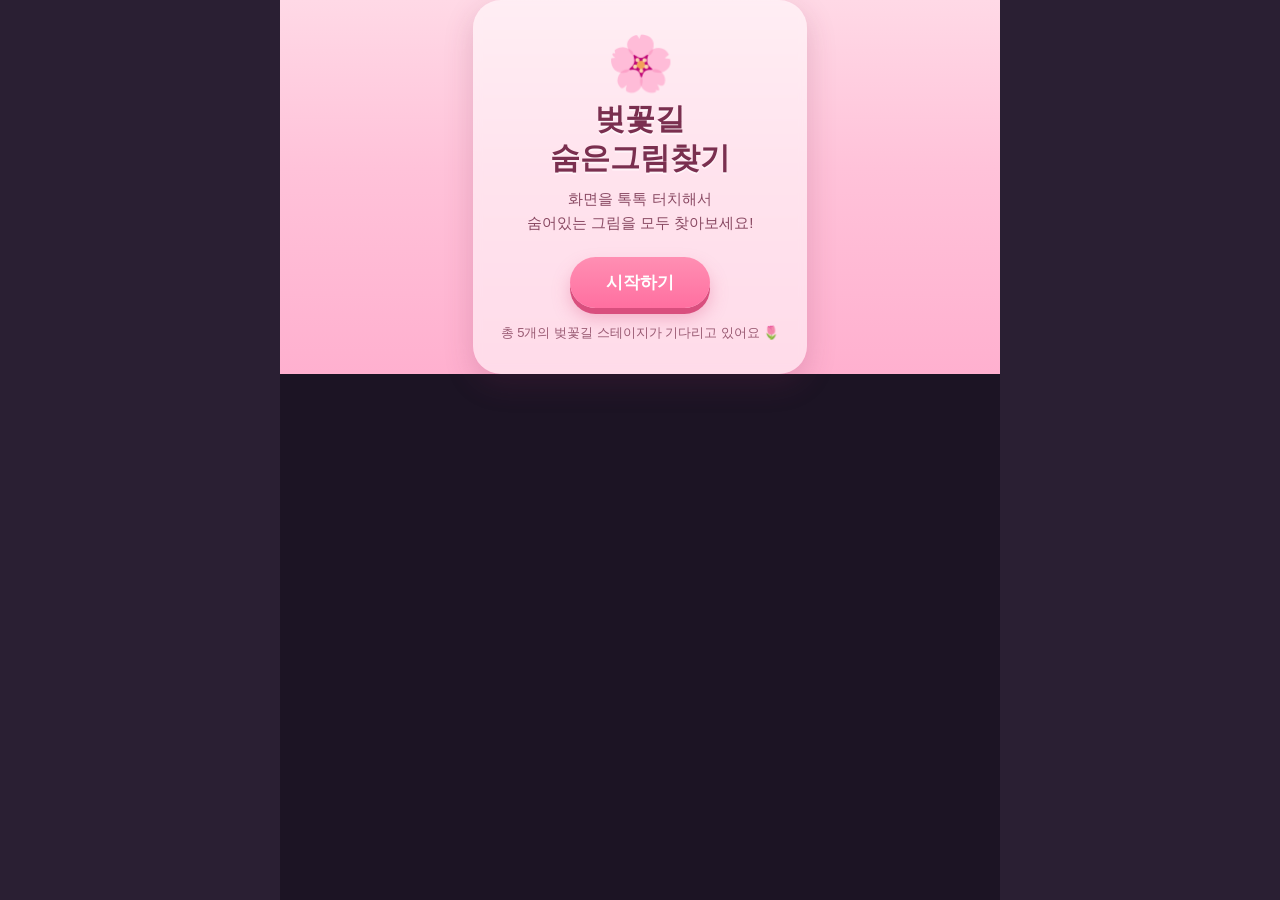
==== index.html @ 1232a74b "Add cherry-blossom-path hidden picture game Tap-to-find game with 5 rounds set along a cherry blosso" ====
<!DOCTYPE html>
<html lang="ko">
<head>
<meta charset="UTF-8" />
<meta name="viewport" content="width=device-width, initial-scale=1.0, maximum-scale=1.0, user-scalable=no, viewport-fit=cover" />
<title>벚꽃길 숨은그림찾기</title>
<link rel="icon" href="data:image/svg+xml,<svg xmlns=%22http://www.w3.org/2000/svg%22 viewBox=%220 0 100 100%22><text y=%22.9em%22 font-size=%2290%22>🌸</text></svg>" />
<link rel="stylesheet" href="style.css" />
</head>
<body>
  <div id="app">

    <!-- 시작 화면 -->
    <section id="screen-start" class="screen active">
      <div class="start-card">
        <div class="start-emoji">🌸</div>
        <h1>벚꽃길<br/>숨은그림찾기</h1>
        <p class="subtitle">화면을 톡톡 터치해서<br/>숨어있는 그림을 모두 찾아보세요!</p>
        <button id="btn-start" class="btn btn-primary">시작하기</button>
        <p class="hint-text">총 5개의 벚꽃길 스테이지가 기다리고 있어요 🌷</p>
      </div>
      <div class="petals-deco" aria-hidden="true"></div>
    </section>

    <!-- 게임 화면 -->
    <section id="screen-game" class="screen">
      <header class="hud">
        <div class="hud-row">
          <div class="progress-dots" id="progress-dots"></div>
          <button id="btn-hint" class="btn btn-hint">💡 힌트 <span id="hint-count">3</span></button>
        </div>
        <div class="hud-row">
          <h2 id="level-title">1판. 벚꽃길 입구</h2>
          <div id="found-counter" class="found-counter">0 / 3</div>
        </div>
      </header>

      <div id="stage-wrap">
        <svg id="scene" viewBox="0 0 540 960" preserveAspectRatio="xMidYMid meet"></svg>
        <div id="petal-layer"></div>
        <div id="toast" class="toast"></div>
      </div>
    </section>

    <!-- 레벨 클리어 -->
    <section id="screen-levelclear" class="screen overlay-screen">
      <div class="clear-card">
        <div class="clear-emoji">🎉</div>
        <h2 id="levelclear-title">1판 클리어!</h2>
        <p id="levelclear-time">걸린 시간: 12초</p>
        <button id="btn-next" class="btn btn-primary">다음 판으로</button>
      </div>
    </section>

    <!-- 게임 완료 -->
    <section id="screen-complete" class="screen overlay-screen">
      <div class="clear-card">
        <div class="clear-emoji">🌸🏆🌸</div>
        <h2>벚꽃길 완주!</h2>
        <p>5개의 판을 모두 클리어했어요!</p>
        <p id="complete-time" class="complete-time">총 걸린 시간: 00:00</p>
        <button id="btn-restart" class="btn btn-primary">다시 처음부터</button>
      </div>
    </section>

  </div>
  <script src="script.js"></script>
</body>
</html>
---- style.css ----
* {
  box-sizing: border-box;
  -webkit-tap-highlight-color: transparent;
}

html, body {
  margin: 0;
  padding: 0;
  height: 100%;
  overflow: hidden;
  font-family: "Apple SD Gothic Neo", "Noto Sans KR", "Malgun Gothic", sans-serif;
  background: #2a1f33;
  touch-action: manipulation;
}

#app {
  position: relative;
  width: 100%;
  height: 100%;
  max-width: 720px;
  margin: 0 auto;
  overflow: hidden;
  background: #1c1424;
}

.screen {
  position: absolute;
  inset: 0;
  display: none;
  flex-direction: column;
}

.screen.active {
  display: flex;
}

.overlay-screen {
  z-index: 20;
}

/* ---------- 시작 화면 ---------- */
#screen-start {
  align-items: center;
  justify-content: center;
  background: linear-gradient(180deg, #ffd9e6 0%, #ffc2d9 45%, #ffb0cf 100%);
  position: relative;
}

.start-card {
  position: relative;
  z-index: 2;
  text-align: center;
  padding: 32px 28px;
  background: rgba(255, 255, 255, 0.55);
  border-radius: 28px;
  box-shadow: 0 10px 30px rgba(120, 40, 80, 0.2);
  backdrop-filter: blur(4px);
  max-width: 85%;
}

.start-emoji {
  font-size: 54px;
  margin-bottom: 4px;
}

.start-card h1 {
  margin: 4px 0 10px;
  font-size: 30px;
  line-height: 1.3;
  color: #7a2f4f;
  text-shadow: 0 2px 0 rgba(255,255,255,0.6);
}

.subtitle {
  margin: 0 0 22px;
  color: #8a4a63;
  font-size: 15px;
  line-height: 1.6;
}

.hint-text {
  margin: 16px 0 0;
  font-size: 13px;
  color: #9a5b73;
}

.btn {
  border: none;
  border-radius: 999px;
  padding: 14px 36px;
  font-size: 17px;
  font-weight: 700;
  cursor: pointer;
  transition: transform 0.12s ease, box-shadow 0.12s ease;
  touch-action: manipulation;
}

.btn:active {
  transform: scale(0.95);
}

.btn-primary {
  background: linear-gradient(180deg, #ff8fb3, #ff6fa0);
  color: #fff;
  box-shadow: 0 6px 0 #d94f7e, 0 10px 18px rgba(217, 79, 126, 0.35);
}

.btn-primary:active {
  box-shadow: 0 2px 0 #d94f7e, 0 4px 10px rgba(217, 79, 126, 0.35);
}

.petals-deco {
  position: absolute;
  inset: 0;
  pointer-events: none;
  overflow: hidden;
}

/* ---------- 게임 화면 ---------- */
#screen-game {
  background: #1c1424;
}

.hud {
  flex: 0 0 auto;
  padding: 10px 14px 8px;
  background: rgba(30, 16, 26, 0.92);
  color: #fff;
  z-index: 5;
}

.hud-row {
  display: flex;
  align-items: center;
  justify-content: space-between;
  gap: 10px;
}

.hud-row + .hud-row {
  margin-top: 6px;
}

.progress-dots {
  display: flex;
  gap: 8px;
}

.progress-dots .dot {
  width: 12px;
  height: 12px;
  border-radius: 50%;
  background: rgba(255,255,255,0.25);
  border: 2px solid rgba(255,255,255,0.35);
  transition: background 0.2s, transform 0.2s;
}

.progress-dots .dot.done {
  background: #ffd873;
  border-color: #ffd873;
}

.progress-dots .dot.current {
  background: #ff8fb3;
  border-color: #ffb8cf;
  transform: scale(1.2);
}

.btn-hint {
  background: rgba(255,255,255,0.15);
  color: #ffe9b8;
  padding: 6px 14px;
  font-size: 13px;
  border: 1px solid rgba(255,255,255,0.25);
}

.btn-hint:disabled {
  opacity: 0.4;
}

#level-title {
  margin: 2px 0;
  font-size: 16px;
  font-weight: 700;
  color: #ffe3ef;
}

.found-counter {
  font-size: 14px;
  font-weight: 700;
  background: rgba(255, 255, 255, 0.15);
  padding: 4px 12px;
  border-radius: 999px;
  color: #fff8f0;
  white-space: nowrap;
}

#stage-wrap {
  position: relative;
  flex: 1 1 auto;
  overflow: hidden;
}

#scene {
  position: absolute;
  inset: 0;
  width: 100%;
  height: 100%;
  display: block;
  touch-action: none;
  cursor: pointer;
}

.hidden-obj {
  transition: filter 0.2s ease;
}

.hidden-obj.found {
  filter: drop-shadow(0 0 10px #fff6c8);
}

#petal-layer {
  position: absolute;
  inset: 0;
  pointer-events: none;
  overflow: hidden;
}

.petal {
  position: absolute;
  top: -20px;
  width: 12px;
  height: 12px;
  background: radial-gradient(circle at 30% 30%, #ffe3ee, #ffb8d3 70%);
  border-radius: 60% 10% 60% 10%;
  opacity: 0.85;
  animation-name: petal-fall;
  animation-timing-function: linear;
  animation-iteration-count: infinite;
  will-change: transform;
}

@keyframes petal-fall {
  0% {
    transform: translate(0, 0) rotate(0deg);
  }
  100% {
    transform: translate(var(--drift, 30px), 560px) rotate(360deg);
  }
}

.toast {
  position: absolute;
  left: 50%;
  top: 14px;
  transform: translateX(-50%) translateY(-20px);
  background: rgba(255, 255, 255, 0.95);
  color: #b3446c;
  font-weight: 800;
  font-size: 15px;
  padding: 8px 18px;
  border-radius: 999px;
  box-shadow: 0 6px 16px rgba(0,0,0,0.18);
  opacity: 0;
  transition: opacity 0.25s ease, transform 0.25s ease;
  pointer-events: none;
  white-space: nowrap;
  z-index: 10;
}

.toast.show {
  opacity: 1;
  transform: translateX(-50%) translateY(0);
}

/* ---------- 클리어 / 완료 화면 ---------- */
#screen-levelclear,
#screen-complete {
  align-items: center;
  justify-content: center;
  background: rgba(30, 16, 26, 0.72);
}

.clear-card {
  text-align: center;
  background: linear-gradient(180deg, #fff7ee, #ffeef4);
  padding: 34px 30px;
  border-radius: 26px;
  box-shadow: 0 14px 34px rgba(0,0,0,0.35);
  max-width: 82%;
}

.clear-emoji {
  font-size: 46px;
  margin-bottom: 6px;
}

.clear-card h2 {
  margin: 4px 0 8px;
  color: #7a2f4f;
  font-size: 24px;
}

.clear-card p {
  margin: 0 0 20px;
  color: #915a72;
  font-size: 14px;
}

.complete-time {
  font-weight: 700;
  font-size: 16px !important;
  color: #b3446c !important;
}

@media (max-height: 640px) {
  .start-emoji { font-size: 40px; }
  .start-card h1 { font-size: 24px; }
  .btn { padding: 12px 30px; font-size: 15px; }
}
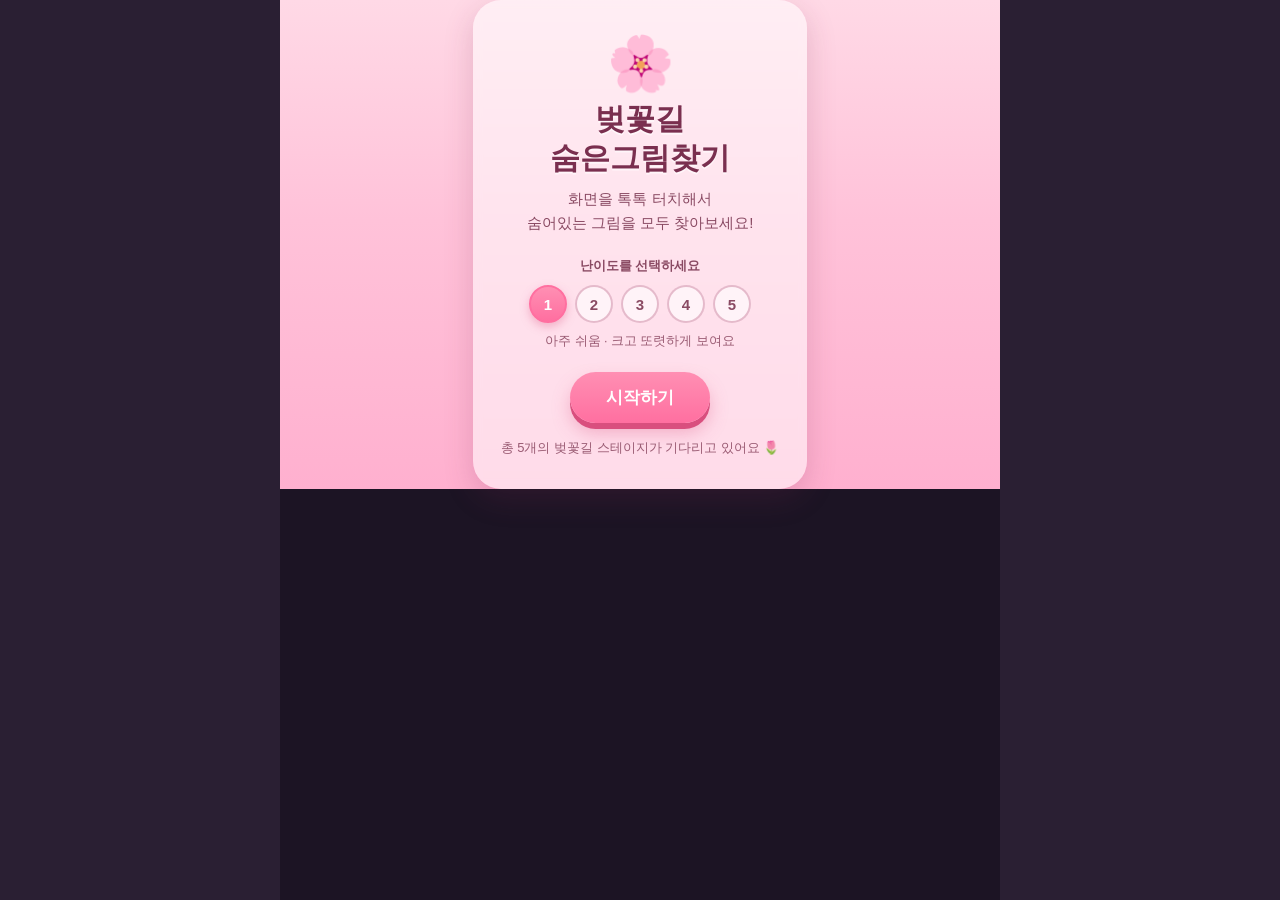
==== commit 3f7cdab9: "Add selectable difficulty (1-5) affecting size, blend, and precision Start screen now has a 1-5 diff" ====
--- a/index.html
+++ b/index.html
@@ -16,6 +16,19 @@
         <div class="start-emoji">🌸</div>
         <h1>벚꽃길<br/>숨은그림찾기</h1>
         <p class="subtitle">화면을 톡톡 터치해서<br/>숨어있는 그림을 모두 찾아보세요!</p>
+
+        <div class="difficulty-picker">
+          <p class="difficulty-label">난이도를 선택하세요</p>
+          <div class="difficulty-buttons" id="difficulty-buttons">
+            <button class="diff-btn" data-diff="1">1</button>
+            <button class="diff-btn" data-diff="2">2</button>
+            <button class="diff-btn" data-diff="3">3</button>
+            <button class="diff-btn" data-diff="4">4</button>
+            <button class="diff-btn" data-diff="5">5</button>
+          </div>
+          <p class="difficulty-desc" id="difficulty-desc">아주 쉬움 · 크고 또렷하게 보여요</p>
+        </div>
+
         <button id="btn-start" class="btn btn-primary">시작하기</button>
         <p class="hint-text">총 5개의 벚꽃길 스테이지가 기다리고 있어요 🌷</p>
       </div>
@@ -27,10 +40,10 @@
       <header class="hud">
         <div class="hud-row">
           <div class="progress-dots" id="progress-dots"></div>
-          <button id="btn-hint" class="btn btn-hint">💡 힌트 <span id="hint-count">3</span></button>
+          <button id="btn-hint" class="btn btn-hint">💡 힌트 <span id="hint-count">5</span></button>
         </div>
         <div class="hud-row">
-          <h2 id="level-title">1판. 벚꽃길 입구</h2>
+          <h2 id="level-title"><span id="diff-badge" class="diff-badge">Lv.1</span><span id="level-title-text">1판. 벚꽃길 입구</span></h2>
           <div id="found-counter" class="found-counter">0 / 3</div>
         </div>
       </header>
--- a/style.css
+++ b/style.css
@@ -82,6 +82,67 @@
   margin: 16px 0 0;
   font-size: 13px;
   color: #9a5b73;
+}
+
+.difficulty-picker {
+  margin: 4px 0 22px;
+}
+
+.difficulty-label {
+  margin: 0 0 10px;
+  font-size: 13px;
+  font-weight: 700;
+  color: #8a4a63;
+}
+
+.difficulty-buttons {
+  display: flex;
+  justify-content: center;
+  gap: 8px;
+}
+
+.diff-btn {
+  width: 38px;
+  height: 38px;
+  border-radius: 50%;
+  border: 2px solid rgba(180, 80, 120, 0.35);
+  background: rgba(255, 255, 255, 0.6);
+  color: #8a4a63;
+  font-weight: 800;
+  font-size: 15px;
+  cursor: pointer;
+  transition: transform 0.12s ease, background 0.12s ease, color 0.12s ease;
+}
+
+.diff-btn:active {
+  transform: scale(0.92);
+}
+
+.diff-btn.active {
+  background: linear-gradient(180deg, #ff8fb3, #ff6fa0);
+  border-color: #ff6fa0;
+  color: #fff;
+  box-shadow: 0 4px 10px rgba(217, 79, 126, 0.35);
+}
+
+.difficulty-desc {
+  margin: 10px 0 0;
+  font-size: 12.5px;
+  color: #9a5b73;
+  min-height: 16px;
+}
+
+.diff-badge {
+  display: inline-block;
+  background: rgba(255, 255, 255, 0.18);
+  border: 1px solid rgba(255, 255, 255, 0.3);
+  color: #ffe3ef;
+  font-size: 11px;
+  font-weight: 800;
+  padding: 2px 8px;
+  border-radius: 999px;
+  margin-right: 8px;
+  vertical-align: middle;
 }
 
 .btn {
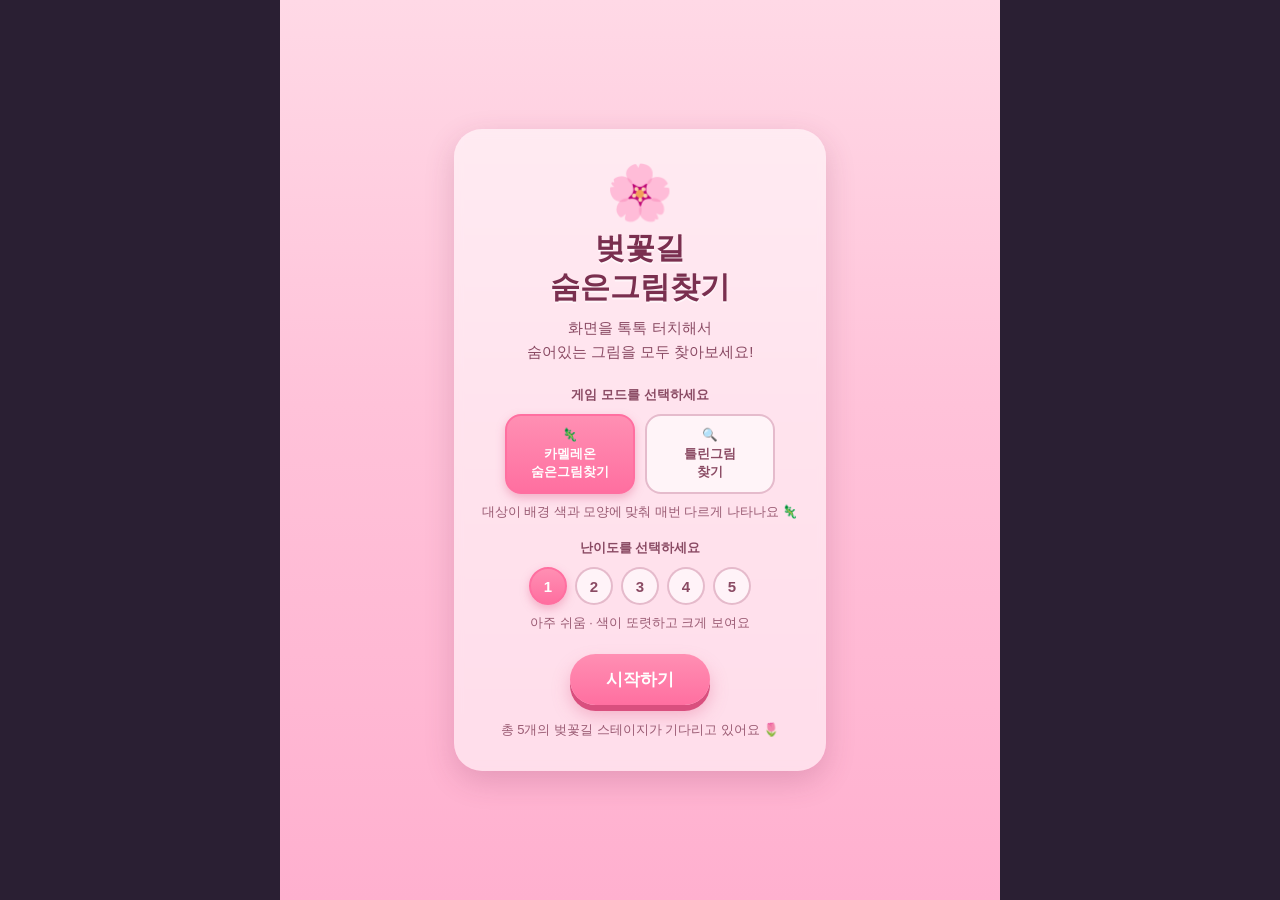
==== commit fc30e5de: "Add two selectable game modes: chameleon random targets, spot-the-difference Start screen now offers" ====
--- a/index.html
+++ b/index.html
@@ -16,6 +16,15 @@
         <div class="start-emoji">🌸</div>
         <h1>벚꽃길<br/>숨은그림찾기</h1>
         <p class="subtitle">화면을 톡톡 터치해서<br/>숨어있는 그림을 모두 찾아보세요!</p>
+
+        <div class="mode-picker">
+          <p class="mode-label">게임 모드를 선택하세요</p>
+          <div class="mode-buttons" id="mode-buttons">
+            <button class="mode-btn" data-mode="chameleon">🦎<br/>카멜레온<br/>숨은그림찾기</button>
+            <button class="mode-btn" data-mode="diff">🔍<br/>틀린그림<br/>찾기</button>
+          </div>
+          <p class="mode-desc" id="mode-desc">대상이 배경 색과 모양에 맞춰 매번 다르게 나타나요 🦎</p>
+        </div>
 
         <div class="difficulty-picker">
           <p class="difficulty-label">난이도를 선택하세요</p>
@@ -50,6 +59,11 @@
 
       <div id="stage-wrap">
         <svg id="scene" viewBox="0 0 540 960" preserveAspectRatio="xMidYMid meet"></svg>
+        <div id="diff-stage" style="display:none">
+          <svg id="sceneA" class="diff-svg" viewBox="0 140 540 520" preserveAspectRatio="xMidYMid meet"></svg>
+          <div class="diff-divider"></div>
+          <svg id="sceneB" class="diff-svg" viewBox="0 140 540 520" preserveAspectRatio="xMidYMid meet"></svg>
+        </div>
         <div id="petal-layer"></div>
         <div id="toast" class="toast"></div>
       </div>
--- a/style.css
+++ b/style.css
@@ -43,7 +43,7 @@
   align-items: center;
   justify-content: center;
   background: linear-gradient(180deg, #ffd9e6 0%, #ffc2d9 45%, #ffb0cf 100%);
-  position: relative;
+  overflow-y: auto;
 }
 
 .start-card {
@@ -82,6 +82,56 @@
   margin: 16px 0 0;
   font-size: 13px;
   color: #9a5b73;
+}
+
+.mode-picker {
+  margin: 4px 0 18px;
+}
+
+.mode-label {
+  margin: 0 0 10px;
+  font-size: 13px;
+  font-weight: 700;
+  color: #8a4a63;
+}
+
+.mode-buttons {
+  display: flex;
+  justify-content: center;
+  gap: 10px;
+}
+
+.mode-btn {
+  flex: 1 1 0;
+  max-width: 130px;
+  padding: 10px 8px;
+  border-radius: 16px;
+  border: 2px solid rgba(180, 80, 120, 0.35);
+  background: rgba(255, 255, 255, 0.6);
+  color: #8a4a63;
+  font-weight: 700;
+  font-size: 12.5px;
+  line-height: 1.5;
+  cursor: pointer;
+  transition: transform 0.12s ease, background 0.12s ease, color 0.12s ease;
+}
+
+.mode-btn:active {
+  transform: scale(0.95);
+}
+
+.mode-btn.active {
+  background: linear-gradient(180deg, #ff8fb3, #ff6fa0);
+  border-color: #ff6fa0;
+  color: #fff;
+  box-shadow: 0 4px 10px rgba(217, 79, 126, 0.35);
+}
+
+.mode-desc {
+  margin: 10px 0 0;
+  font-size: 12.5px;
+  color: #9a5b73;
+  min-height: 16px;
 }
 
 .difficulty-picker {
@@ -269,6 +319,27 @@
   display: block;
   touch-action: none;
   cursor: pointer;
+}
+
+#diff-stage {
+  position: absolute;
+  inset: 0;
+  flex-direction: column;
+}
+
+.diff-svg {
+  flex: 1 1 0;
+  min-height: 0;
+  width: 100%;
+  display: block;
+  touch-action: none;
+  cursor: pointer;
+}
+
+.diff-divider {
+  flex: 0 0 auto;
+  height: 4px;
+  background: linear-gradient(90deg, transparent, rgba(255, 255, 255, 0.6), transparent);
 }
 
 .hidden-obj {
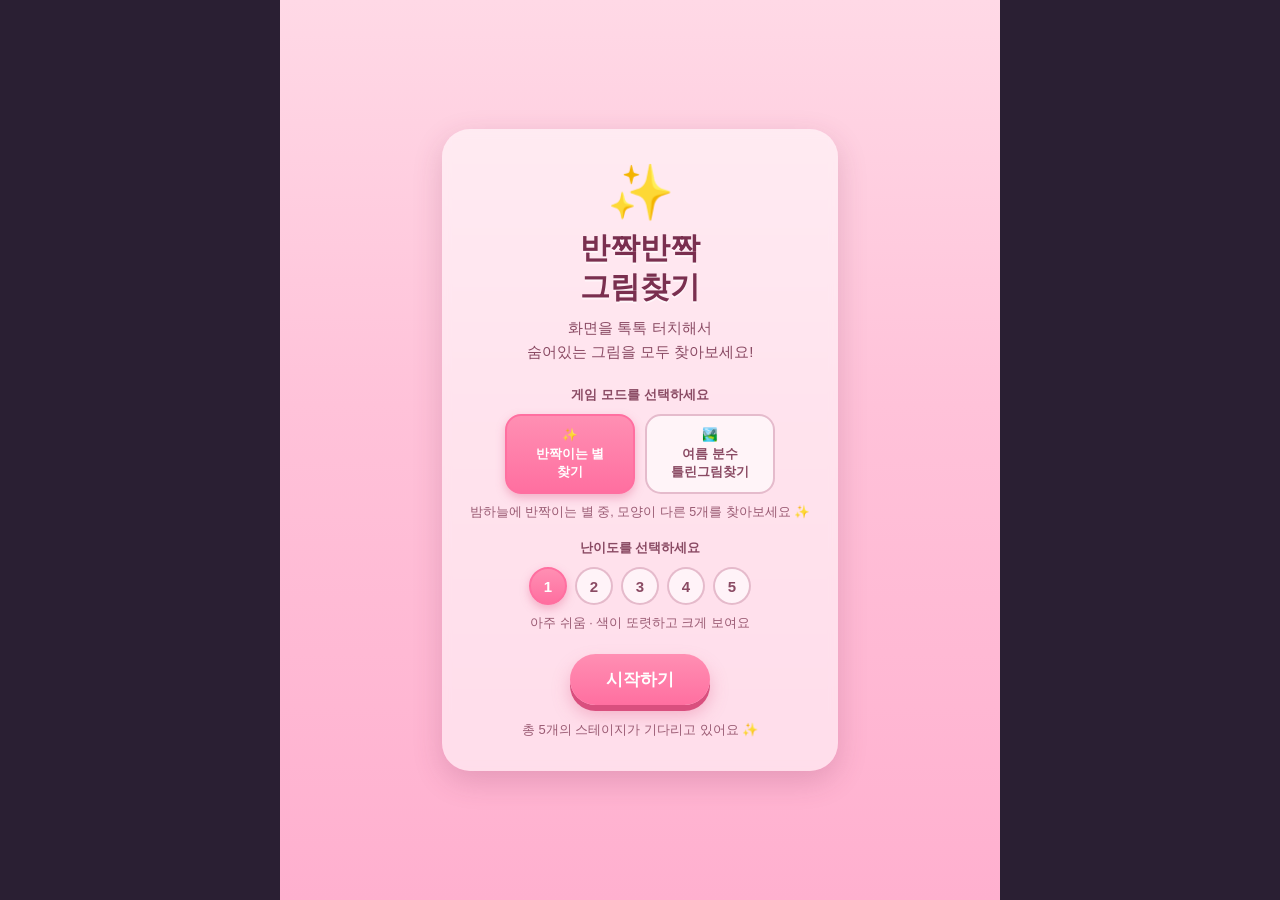
==== commit 2c74874f: "Replace cherry blossom scenes with two new mode-specific themes Chameleon mode (숨은그림찾기) is now a nig" ====
--- a/index.html
+++ b/index.html
@@ -3,8 +3,8 @@
 <head>
 <meta charset="UTF-8" />
 <meta name="viewport" content="width=device-width, initial-scale=1.0, maximum-scale=1.0, user-scalable=no, viewport-fit=cover" />
-<title>벚꽃길 숨은그림찾기</title>
-<link rel="icon" href="data:image/svg+xml,<svg xmlns=%22http://www.w3.org/2000/svg%22 viewBox=%220 0 100 100%22><text y=%22.9em%22 font-size=%2290%22>🌸</text></svg>" />
+<title>반짝반짝 그림찾기</title>
+<link rel="icon" href="data:image/svg+xml,<svg xmlns=%22http://www.w3.org/2000/svg%22 viewBox=%220 0 100 100%22><text y=%22.9em%22 font-size=%2290%22>✨</text></svg>" />
 <link rel="stylesheet" href="style.css" />
 </head>
 <body>
@@ -13,17 +13,17 @@
     <!-- 시작 화면 -->
     <section id="screen-start" class="screen active">
       <div class="start-card">
-        <div class="start-emoji">🌸</div>
-        <h1>벚꽃길<br/>숨은그림찾기</h1>
+        <div class="start-emoji">✨</div>
+        <h1>반짝반짝<br/>그림찾기</h1>
         <p class="subtitle">화면을 톡톡 터치해서<br/>숨어있는 그림을 모두 찾아보세요!</p>
 
         <div class="mode-picker">
           <p class="mode-label">게임 모드를 선택하세요</p>
           <div class="mode-buttons" id="mode-buttons">
-            <button class="mode-btn" data-mode="chameleon">🦎<br/>카멜레온<br/>숨은그림찾기</button>
-            <button class="mode-btn" data-mode="diff">🔍<br/>틀린그림<br/>찾기</button>
+            <button class="mode-btn" data-mode="chameleon">✨<br/>반짝이는 별<br/>찾기</button>
+            <button class="mode-btn" data-mode="diff">🏞️<br/>여름 분수<br/>틀린그림찾기</button>
           </div>
-          <p class="mode-desc" id="mode-desc">대상이 배경 색과 모양에 맞춰 매번 다르게 나타나요 🦎</p>
+          <p class="mode-desc" id="mode-desc">밤하늘에 반짝이는 별 중, 모양이 다른 5개를 찾아보세요 ✨</p>
         </div>
 
         <div class="difficulty-picker">
@@ -39,7 +39,7 @@
         </div>
 
         <button id="btn-start" class="btn btn-primary">시작하기</button>
-        <p class="hint-text">총 5개의 벚꽃길 스테이지가 기다리고 있어요 🌷</p>
+        <p class="hint-text">총 5개의 스테이지가 기다리고 있어요 ✨</p>
       </div>
       <div class="petals-deco" aria-hidden="true"></div>
     </section>
@@ -52,7 +52,7 @@
           <button id="btn-hint" class="btn btn-hint">💡 힌트 <span id="hint-count">5</span></button>
         </div>
         <div class="hud-row">
-          <h2 id="level-title"><span id="diff-badge" class="diff-badge">Lv.1</span><span id="level-title-text">1판. 벚꽃길 입구</span></h2>
+          <h2 id="level-title"><span id="diff-badge" class="diff-badge">Lv.1</span><span id="level-title-text">1판</span></h2>
           <div id="found-counter" class="found-counter">0 / 3</div>
         </div>
       </header>
@@ -60,9 +60,9 @@
       <div id="stage-wrap">
         <svg id="scene" viewBox="0 0 540 960" preserveAspectRatio="xMidYMid meet"></svg>
         <div id="diff-stage" style="display:none">
-          <svg id="sceneA" class="diff-svg" viewBox="0 140 540 520" preserveAspectRatio="xMidYMid meet"></svg>
+          <svg id="sceneA" class="diff-svg" viewBox="0 0 540 520" preserveAspectRatio="xMidYMid meet"></svg>
           <div class="diff-divider"></div>
-          <svg id="sceneB" class="diff-svg" viewBox="0 140 540 520" preserveAspectRatio="xMidYMid meet"></svg>
+          <svg id="sceneB" class="diff-svg" viewBox="0 0 540 520" preserveAspectRatio="xMidYMid meet"></svg>
         </div>
         <div id="petal-layer"></div>
         <div id="toast" class="toast"></div>
@@ -82,8 +82,8 @@
     <!-- 게임 완료 -->
     <section id="screen-complete" class="screen overlay-screen">
       <div class="clear-card">
-        <div class="clear-emoji">🌸🏆🌸</div>
-        <h2>벚꽃길 완주!</h2>
+        <div class="clear-emoji">✨🏆✨</div>
+        <h2>모든 판 클리어!</h2>
         <p>5개의 판을 모두 클리어했어요!</p>
         <p id="complete-time" class="complete-time">총 걸린 시간: 00:00</p>
         <button id="btn-restart" class="btn btn-primary">다시 처음부터</button>
--- a/style.css
+++ b/style.css
@@ -362,8 +362,8 @@
   top: -20px;
   width: 12px;
   height: 12px;
-  background: radial-gradient(circle at 30% 30%, #ffe3ee, #ffb8d3 70%);
-  border-radius: 60% 10% 60% 10%;
+  background: radial-gradient(circle at 30% 30%, #fff8dc, #ffd97a 70%);
+  border-radius: 50%;
   opacity: 0.85;
   animation-name: petal-fall;
   animation-timing-function: linear;
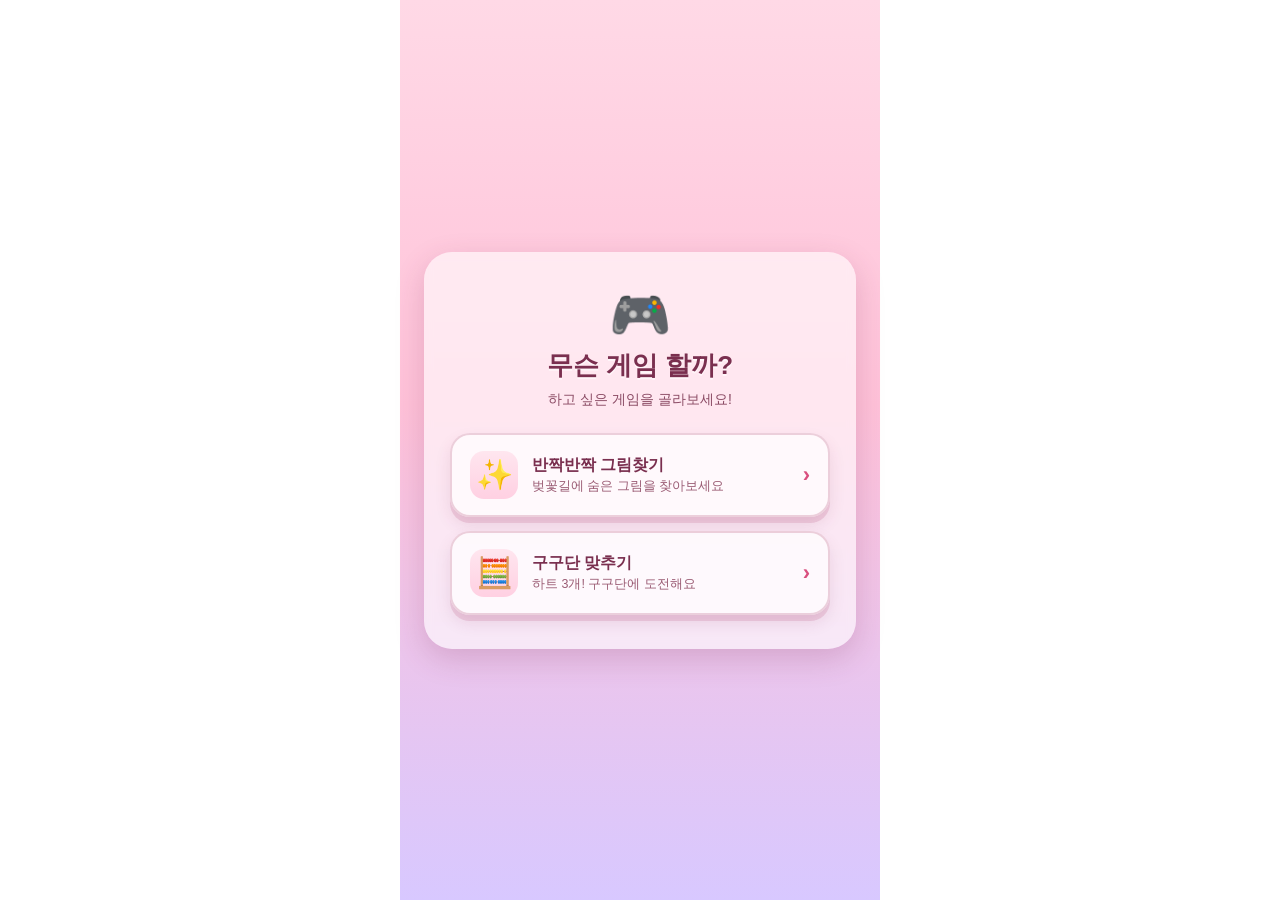
==== commit d69b2a41: "게임 선택 홈 화면 추가 여러 게임을 각기 다른 URL로 따로 열어야 했던 문제를 해결하기 위해, 루트에 두 게임(반짝반짝 그림찾기, 구구단 맞추기) 중 하나를 고를 수 있는 홈 " ====
--- a/index.html
+++ b/index.html
@@ -3,94 +3,37 @@
 <head>
 <meta charset="UTF-8" />
 <meta name="viewport" content="width=device-width, initial-scale=1.0, maximum-scale=1.0, user-scalable=no, viewport-fit=cover" />
-<title>반짝반짝 그림찾기</title>
-<link rel="icon" href="data:image/svg+xml,<svg xmlns=%22http://www.w3.org/2000/svg%22 viewBox=%220 0 100 100%22><text y=%22.9em%22 font-size=%2290%22>✨</text></svg>" />
+<title>게임 모음</title>
+<link rel="icon" href="data:image/svg+xml,<svg xmlns=%22http://www.w3.org/2000/svg%22 viewBox=%220 0 100 100%22><text y=%22.9em%22 font-size=%2290%22>🎮</text></svg>" />
 <link rel="stylesheet" href="style.css" />
 </head>
 <body>
   <div id="app">
+    <div class="hub-card">
+      <div class="hub-emoji">🎮</div>
+      <h1>무슨 게임 할까?</h1>
+      <p class="hub-subtitle">하고 싶은 게임을 골라보세요!</p>
 
-    <!-- 시작 화면 -->
-    <section id="screen-start" class="screen active">
-      <div class="start-card">
-        <div class="start-emoji">✨</div>
-        <h1>반짝반짝<br/>그림찾기</h1>
-        <p class="subtitle">화면을 톡톡 터치해서<br/>숨어있는 그림을 모두 찾아보세요!</p>
+      <div class="game-list">
+        <a class="game-card" href="hidden-picture/index.html">
+          <span class="game-thumb">✨</span>
+          <span class="game-info">
+            <span class="game-title">반짝반짝 그림찾기</span>
+            <span class="game-desc">벚꽃길에 숨은 그림을 찾아보세요</span>
+          </span>
+          <span class="game-arrow">›</span>
+        </a>
 
-        <div class="mode-picker">
-          <p class="mode-label">게임 모드를 선택하세요</p>
-          <div class="mode-buttons" id="mode-buttons">
-            <button class="mode-btn" data-mode="chameleon">✨<br/>반짝이는 별<br/>찾기</button>
-            <button class="mode-btn" data-mode="diff">🏞️<br/>여름 분수<br/>틀린그림찾기</button>
-          </div>
-          <p class="mode-desc" id="mode-desc">밤하늘에 반짝이는 별 중, 모양이 다른 5개를 찾아보세요 ✨</p>
-        </div>
-
-        <div class="difficulty-picker">
-          <p class="difficulty-label">난이도를 선택하세요</p>
-          <div class="difficulty-buttons" id="difficulty-buttons">
-            <button class="diff-btn" data-diff="1">1</button>
-            <button class="diff-btn" data-diff="2">2</button>
-            <button class="diff-btn" data-diff="3">3</button>
-            <button class="diff-btn" data-diff="4">4</button>
-            <button class="diff-btn" data-diff="5">5</button>
-          </div>
-          <p class="difficulty-desc" id="difficulty-desc">아주 쉬움 · 크고 또렷하게 보여요</p>
-        </div>
-
-        <button id="btn-start" class="btn btn-primary">시작하기</button>
-        <p class="hint-text">총 5개의 스테이지가 기다리고 있어요 ✨</p>
+        <a class="game-card" href="multiplication-quiz/index.html">
+          <span class="game-thumb">🧮</span>
+          <span class="game-info">
+            <span class="game-title">구구단 맞추기</span>
+            <span class="game-desc">하트 3개! 구구단에 도전해요</span>
+          </span>
+          <span class="game-arrow">›</span>
+        </a>
       </div>
-      <div class="petals-deco" aria-hidden="true"></div>
-    </section>
-
-    <!-- 게임 화면 -->
-    <section id="screen-game" class="screen">
-      <header class="hud">
-        <div class="hud-row">
-          <div class="progress-dots" id="progress-dots"></div>
-          <button id="btn-hint" class="btn btn-hint">💡 힌트 <span id="hint-count">5</span></button>
-        </div>
-        <div class="hud-row">
-          <h2 id="level-title"><span id="diff-badge" class="diff-badge">Lv.1</span><span id="level-title-text">1판</span></h2>
-          <div id="found-counter" class="found-counter">0 / 3</div>
-        </div>
-      </header>
-
-      <div id="stage-wrap">
-        <svg id="scene" viewBox="0 0 540 960" preserveAspectRatio="xMidYMid meet"></svg>
-        <div id="diff-stage" style="display:none">
-          <svg id="sceneA" class="diff-svg" viewBox="0 0 540 520" preserveAspectRatio="xMidYMid meet"></svg>
-          <div class="diff-divider"></div>
-          <svg id="sceneB" class="diff-svg" viewBox="0 0 540 520" preserveAspectRatio="xMidYMid meet"></svg>
-        </div>
-        <div id="petal-layer"></div>
-        <div id="toast" class="toast"></div>
-      </div>
-    </section>
-
-    <!-- 레벨 클리어 -->
-    <section id="screen-levelclear" class="screen overlay-screen">
-      <div class="clear-card">
-        <div class="clear-emoji">🎉</div>
-        <h2 id="levelclear-title">1판 클리어!</h2>
-        <p id="levelclear-time">걸린 시간: 12초</p>
-        <button id="btn-next" class="btn btn-primary">다음 판으로</button>
-      </div>
-    </section>
-
-    <!-- 게임 완료 -->
-    <section id="screen-complete" class="screen overlay-screen">
-      <div class="clear-card">
-        <div class="clear-emoji">✨🏆✨</div>
-        <h2>모든 판 클리어!</h2>
-        <p>5개의 판을 모두 클리어했어요!</p>
-        <p id="complete-time" class="complete-time">총 걸린 시간: 00:00</p>
-        <button id="btn-restart" class="btn btn-primary">다시 처음부터</button>
-      </div>
-    </section>
-
+    </div>
   </div>
-  <script src="script.js"></script>
 </body>
 </html>
--- a/style.css
+++ b/style.css
@@ -7,445 +7,113 @@
   margin: 0;
   padding: 0;
   height: 100%;
-  overflow: hidden;
   font-family: "Apple SD Gothic Neo", "Noto Sans KR", "Malgun Gothic", sans-serif;
-  background: #2a1f33;
   touch-action: manipulation;
 }
 
 #app {
-  position: relative;
-  width: 100%;
-  height: 100%;
-  max-width: 720px;
+  min-height: 100%;
+  max-width: 480px;
   margin: 0 auto;
-  overflow: hidden;
-  background: #1c1424;
+  display: flex;
+  align-items: center;
+  justify-content: center;
+  padding: 24px;
+  background: linear-gradient(180deg, #ffd9e6 0%, #ffc2d9 45%, #d8c8ff 100%);
 }
 
-.screen {
-  position: absolute;
-  inset: 0;
-  display: none;
-  flex-direction: column;
-}
-
-.screen.active {
-  display: flex;
-}
-
-.overlay-screen {
-  z-index: 20;
-}
-
-/* ---------- 시작 화면 ---------- */
-#screen-start {
-  align-items: center;
-  justify-content: center;
-  background: linear-gradient(180deg, #ffd9e6 0%, #ffc2d9 45%, #ffb0cf 100%);
-  overflow-y: auto;
-}
-
-.start-card {
-  position: relative;
-  z-index: 2;
+.hub-card {
+  width: 100%;
   text-align: center;
-  padding: 32px 28px;
-  background: rgba(255, 255, 255, 0.55);
+  padding: 34px 26px;
+  background: rgba(255, 255, 255, 0.6);
   border-radius: 28px;
   box-shadow: 0 10px 30px rgba(120, 40, 80, 0.2);
   backdrop-filter: blur(4px);
-  max-width: 85%;
 }
 
-.start-emoji {
-  font-size: 54px;
+.hub-emoji {
+  font-size: 50px;
   margin-bottom: 4px;
 }
 
-.start-card h1 {
-  margin: 4px 0 10px;
-  font-size: 30px;
-  line-height: 1.3;
+.hub-card h1 {
+  margin: 4px 0 8px;
+  font-size: 26px;
   color: #7a2f4f;
   text-shadow: 0 2px 0 rgba(255,255,255,0.6);
 }
 
-.subtitle {
-  margin: 0 0 22px;
+.hub-subtitle {
+  margin: 0 0 24px;
   color: #8a4a63;
-  font-size: 15px;
-  line-height: 1.6;
-}
-
-.hint-text {
-  margin: 16px 0 0;
-  font-size: 13px;
-  color: #9a5b73;
-}
-
-.mode-picker {
-  margin: 4px 0 18px;
-}
-
-.mode-label {
-  margin: 0 0 10px;
-  font-size: 13px;
-  font-weight: 700;
-  color: #8a4a63;
-}
-
-.mode-buttons {
-  display: flex;
-  justify-content: center;
-  gap: 10px;
-}
-
-.mode-btn {
-  flex: 1 1 0;
-  max-width: 130px;
-  padding: 10px 8px;
-  border-radius: 16px;
-  border: 2px solid rgba(180, 80, 120, 0.35);
-  background: rgba(255, 255, 255, 0.6);
-  color: #8a4a63;
-  font-weight: 700;
-  font-size: 12.5px;
-  line-height: 1.5;
-  cursor: pointer;
-  transition: transform 0.12s ease, background 0.12s ease, color 0.12s ease;
-}
-
-.mode-btn:active {
-  transform: scale(0.95);
-}
-
-.mode-btn.active {
-  background: linear-gradient(180deg, #ff8fb3, #ff6fa0);
-  border-color: #ff6fa0;
-  color: #fff;
-  box-shadow: 0 4px 10px rgba(217, 79, 126, 0.35);
-}
-
-.mode-desc {
-  margin: 10px 0 0;
-  font-size: 12.5px;
-  color: #9a5b73;
-  min-height: 16px;
-}
-
-.difficulty-picker {
-  margin: 4px 0 22px;
-}
-
-.difficulty-label {
-  margin: 0 0 10px;
-  font-size: 13px;
-  font-weight: 700;
-  color: #8a4a63;
-}
-
-.difficulty-buttons {
-  display: flex;
-  justify-content: center;
-  gap: 8px;
-}
-
-.diff-btn {
-  width: 38px;
-  height: 38px;
-  border-radius: 50%;
-  border: 2px solid rgba(180, 80, 120, 0.35);
-  background: rgba(255, 255, 255, 0.6);
-  color: #8a4a63;
-  font-weight: 800;
-  font-size: 15px;
-  cursor: pointer;
-  transition: transform 0.12s ease, background 0.12s ease, color 0.12s ease;
-}
-
-.diff-btn:active {
-  transform: scale(0.92);
-}
-
-.diff-btn.active {
-  background: linear-gradient(180deg, #ff8fb3, #ff6fa0);
-  border-color: #ff6fa0;
-  color: #fff;
-  box-shadow: 0 4px 10px rgba(217, 79, 126, 0.35);
-}
-
-.difficulty-desc {
-  margin: 10px 0 0;
-  font-size: 12.5px;
-  color: #9a5b73;
-  min-height: 16px;
-}
-
-.diff-badge {
-  display: inline-block;
-  background: rgba(255, 255, 255, 0.18);
-  border: 1px solid rgba(255, 255, 255, 0.3);
-  color: #ffe3ef;
-  font-size: 11px;
-  font-weight: 800;
-  padding: 2px 8px;
-  border-radius: 999px;
-  margin-right: 8px;
-  vertical-align: middle;
-}
-
-.btn {
-  border: none;
-  border-radius: 999px;
-  padding: 14px 36px;
-  font-size: 17px;
-  font-weight: 700;
-  cursor: pointer;
-  transition: transform 0.12s ease, box-shadow 0.12s ease;
-  touch-action: manipulation;
-}
-
-.btn:active {
-  transform: scale(0.95);
-}
-
-.btn-primary {
-  background: linear-gradient(180deg, #ff8fb3, #ff6fa0);
-  color: #fff;
-  box-shadow: 0 6px 0 #d94f7e, 0 10px 18px rgba(217, 79, 126, 0.35);
-}
-
-.btn-primary:active {
-  box-shadow: 0 2px 0 #d94f7e, 0 4px 10px rgba(217, 79, 126, 0.35);
-}
-
-.petals-deco {
-  position: absolute;
-  inset: 0;
-  pointer-events: none;
-  overflow: hidden;
-}
-
-/* ---------- 게임 화면 ---------- */
-#screen-game {
-  background: #1c1424;
-}
-
-.hud {
-  flex: 0 0 auto;
-  padding: 10px 14px 8px;
-  background: rgba(30, 16, 26, 0.92);
-  color: #fff;
-  z-index: 5;
-}
-
-.hud-row {
-  display: flex;
-  align-items: center;
-  justify-content: space-between;
-  gap: 10px;
-}
-
-.hud-row + .hud-row {
-  margin-top: 6px;
-}
-
-.progress-dots {
-  display: flex;
-  gap: 8px;
-}
-
-.progress-dots .dot {
-  width: 12px;
-  height: 12px;
-  border-radius: 50%;
-  background: rgba(255,255,255,0.25);
-  border: 2px solid rgba(255,255,255,0.35);
-  transition: background 0.2s, transform 0.2s;
-}
-
-.progress-dots .dot.done {
-  background: #ffd873;
-  border-color: #ffd873;
-}
-
-.progress-dots .dot.current {
-  background: #ff8fb3;
-  border-color: #ffb8cf;
-  transform: scale(1.2);
-}
-
-.btn-hint {
-  background: rgba(255,255,255,0.15);
-  color: #ffe9b8;
-  padding: 6px 14px;
-  font-size: 13px;
-  border: 1px solid rgba(255,255,255,0.25);
-}
-
-.btn-hint:disabled {
-  opacity: 0.4;
-}
-
-#level-title {
-  margin: 2px 0;
-  font-size: 16px;
-  font-weight: 700;
-  color: #ffe3ef;
-}
-
-.found-counter {
-  font-size: 14px;
-  font-weight: 700;
-  background: rgba(255, 255, 255, 0.15);
-  padding: 4px 12px;
-  border-radius: 999px;
-  color: #fff8f0;
-  white-space: nowrap;
-}
-
-#stage-wrap {
-  position: relative;
-  flex: 1 1 auto;
-  overflow: hidden;
-}
-
-#scene {
-  position: absolute;
-  inset: 0;
-  width: 100%;
-  height: 100%;
-  display: block;
-  touch-action: none;
-  cursor: pointer;
-}
-
-#diff-stage {
-  position: absolute;
-  inset: 0;
-  flex-direction: column;
-}
-
-.diff-svg {
-  flex: 1 1 0;
-  min-height: 0;
-  width: 100%;
-  display: block;
-  touch-action: none;
-  cursor: pointer;
-}
-
-.diff-divider {
-  flex: 0 0 auto;
-  height: 4px;
-  background: linear-gradient(90deg, transparent, rgba(255, 255, 255, 0.6), transparent);
-}
-
-.hidden-obj {
-  transition: filter 0.2s ease;
-}
-
-.hidden-obj.found {
-  filter: drop-shadow(0 0 10px #fff6c8);
-}
-
-#petal-layer {
-  position: absolute;
-  inset: 0;
-  pointer-events: none;
-  overflow: hidden;
-}
-
-.petal {
-  position: absolute;
-  top: -20px;
-  width: 12px;
-  height: 12px;
-  background: radial-gradient(circle at 30% 30%, #fff8dc, #ffd97a 70%);
-  border-radius: 50%;
-  opacity: 0.85;
-  animation-name: petal-fall;
-  animation-timing-function: linear;
-  animation-iteration-count: infinite;
-  will-change: transform;
-}
-
-@keyframes petal-fall {
-  0% {
-    transform: translate(0, 0) rotate(0deg);
-  }
-  100% {
-    transform: translate(var(--drift, 30px), 560px) rotate(360deg);
-  }
-}
-
-.toast {
-  position: absolute;
-  left: 50%;
-  top: 14px;
-  transform: translateX(-50%) translateY(-20px);
-  background: rgba(255, 255, 255, 0.95);
-  color: #b3446c;
-  font-weight: 800;
-  font-size: 15px;
-  padding: 8px 18px;
-  border-radius: 999px;
-  box-shadow: 0 6px 16px rgba(0,0,0,0.18);
-  opacity: 0;
-  transition: opacity 0.25s ease, transform 0.25s ease;
-  pointer-events: none;
-  white-space: nowrap;
-  z-index: 10;
-}
-
-.toast.show {
-  opacity: 1;
-  transform: translateX(-50%) translateY(0);
-}
-
-/* ---------- 클리어 / 완료 화면 ---------- */
-#screen-levelclear,
-#screen-complete {
-  align-items: center;
-  justify-content: center;
-  background: rgba(30, 16, 26, 0.72);
-}
-
-.clear-card {
-  text-align: center;
-  background: linear-gradient(180deg, #fff7ee, #ffeef4);
-  padding: 34px 30px;
-  border-radius: 26px;
-  box-shadow: 0 14px 34px rgba(0,0,0,0.35);
-  max-width: 82%;
-}
-
-.clear-emoji {
-  font-size: 46px;
-  margin-bottom: 6px;
-}
-
-.clear-card h2 {
-  margin: 4px 0 8px;
-  color: #7a2f4f;
-  font-size: 24px;
-}
-
-.clear-card p {
-  margin: 0 0 20px;
-  color: #915a72;
   font-size: 14px;
 }
 
-.complete-time {
-  font-weight: 700;
-  font-size: 16px !important;
-  color: #b3446c !important;
+.game-list {
+  display: flex;
+  flex-direction: column;
+  gap: 14px;
+}
+
+.game-card {
+  display: flex;
+  align-items: center;
+  gap: 14px;
+  padding: 16px 18px;
+  border-radius: 20px;
+  background: rgba(255, 255, 255, 0.75);
+  border: 2px solid rgba(180, 80, 120, 0.25);
+  text-decoration: none;
+  box-shadow: 0 6px 0 rgba(180, 80, 120, 0.18), 0 8px 16px rgba(120, 40, 80, 0.12);
+  transition: transform 0.12s ease, box-shadow 0.12s ease;
+}
+
+.game-card:active {
+  transform: translateY(3px);
+  box-shadow: 0 3px 0 rgba(180, 80, 120, 0.18), 0 4px 10px rgba(120, 40, 80, 0.12);
+}
+
+.game-thumb {
+  font-size: 30px;
+  flex: 0 0 auto;
+  width: 48px;
+  height: 48px;
+  display: flex;
+  align-items: center;
+  justify-content: center;
+  border-radius: 14px;
+  background: linear-gradient(180deg, #ffe6ef, #ffd0e2);
+}
+
+.game-info {
+  flex: 1 1 auto;
+  display: flex;
+  flex-direction: column;
+  text-align: left;
+  min-width: 0;
+}
+
+.game-title {
+  font-size: 16px;
+  font-weight: 800;
+  color: #7a2f4f;
+}
+
+.game-desc {
+  font-size: 12.5px;
+  color: #9a5b73;
+  margin-top: 2px;
+}
+
+.game-arrow {
+  font-size: 22px;
+  font-weight: 800;
+  color: #d94f7e;
+  flex: 0 0 auto;
 }
 
 @media (max-height: 640px) {
-  .start-emoji { font-size: 40px; }
-  .start-card h1 { font-size: 24px; }
-  .btn { padding: 12px 30px; font-size: 15px; }
+  .hub-emoji { font-size: 40px; }
+  .hub-card h1 { font-size: 22px; }
 }
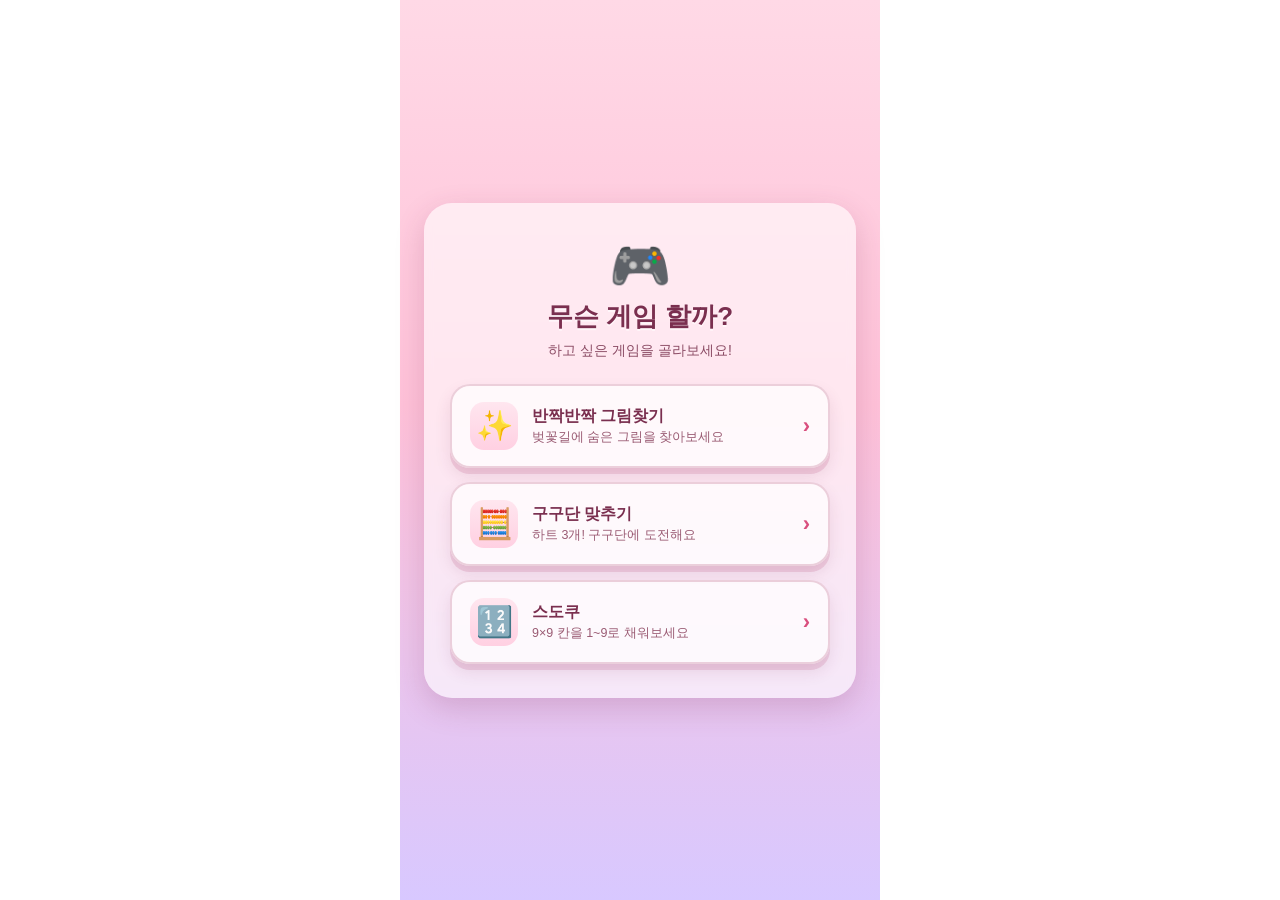
==== commit cac62a94: "9x9 스도쿠 게임 추가 sudoku/ 폴더에 유일해를 보장하는 9x9 스도쿠 퍼즐 게임 추가. 쉬움(빈칸 41개) → 보통(빈칸 49개) → 어려움(빈칸 55개) 난이도, 하트 " ====
--- a/index.html
+++ b/index.html
@@ -32,6 +32,15 @@
           </span>
           <span class="game-arrow">›</span>
         </a>
+
+        <a class="game-card" href="sudoku/index.html">
+          <span class="game-thumb">🔢</span>
+          <span class="game-info">
+            <span class="game-title">스도쿠</span>
+            <span class="game-desc">9×9 칸을 1~9로 채워보세요</span>
+          </span>
+          <span class="game-arrow">›</span>
+        </a>
       </div>
     </div>
   </div>
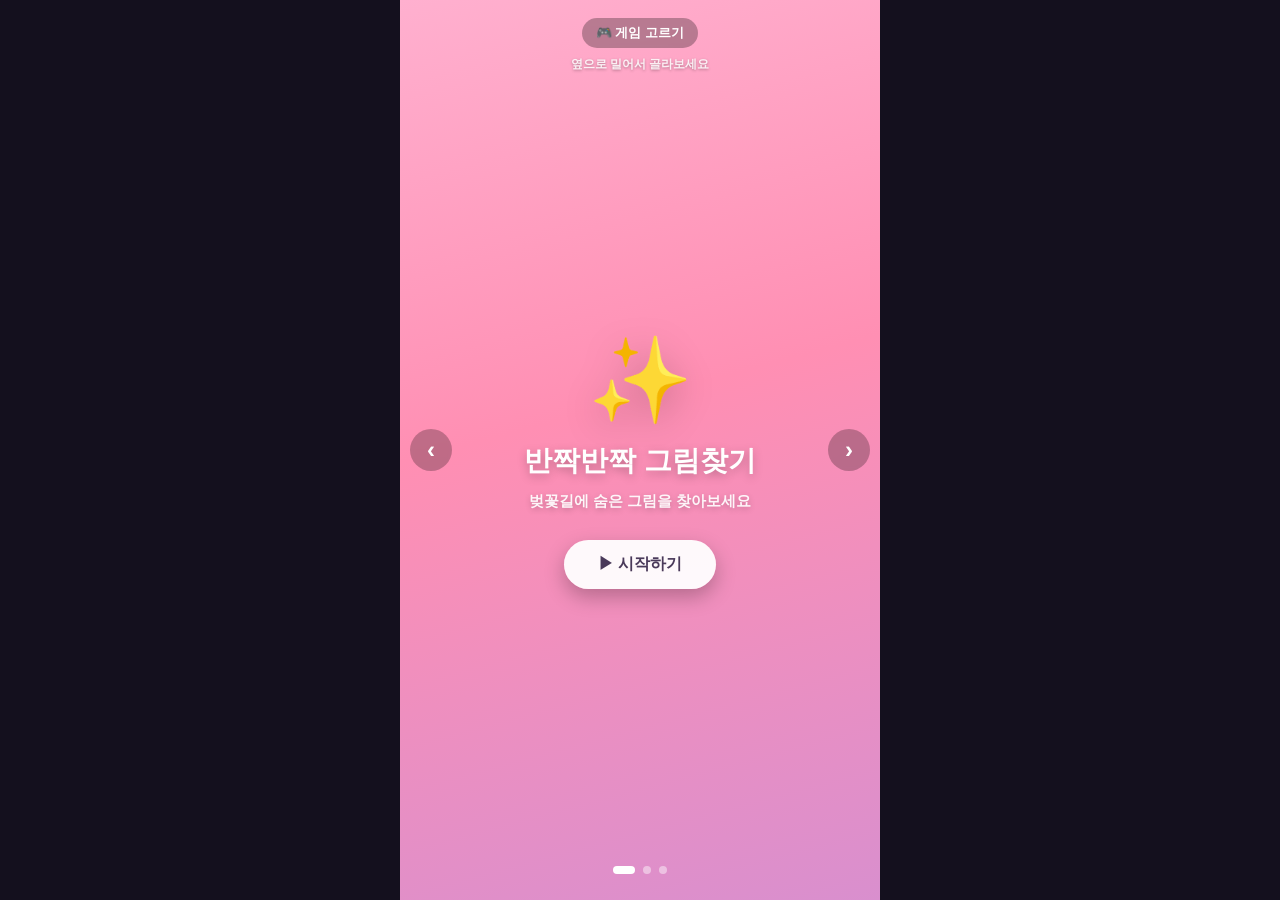
==== commit 0693563b: "홈 화면을 넷플릭스 스타일 카드 캐러셀로 변경 세 게임을 목록으로 나열하던 홈 화면을, 좌우 화살표/스와이프/점 인디케이터로 넘겨보는 풀스크린 카드 캐러셀로 교체. 끝에서 반대쪽으" ====
--- a/index.html
+++ b/index.html
@@ -9,40 +9,20 @@
 </head>
 <body>
   <div id="app">
-    <div class="hub-card">
-      <div class="hub-emoji">🎮</div>
-      <h1>무슨 게임 할까?</h1>
-      <p class="hub-subtitle">하고 싶은 게임을 골라보세요!</p>
+    <div class="hub-header">
+      <span class="hub-badge">🎮 게임 고르기</span>
+      <p class="hub-hint">옆으로 밀어서 골라보세요</p>
+    </div>
 
-      <div class="game-list">
-        <a class="game-card" href="hidden-picture/index.html">
-          <span class="game-thumb">✨</span>
-          <span class="game-info">
-            <span class="game-title">반짝반짝 그림찾기</span>
-            <span class="game-desc">벚꽃길에 숨은 그림을 찾아보세요</span>
-          </span>
-          <span class="game-arrow">›</span>
-        </a>
+    <div id="carousel" class="carousel">
+      <div id="track" class="track"></div>
 
-        <a class="game-card" href="multiplication-quiz/index.html">
-          <span class="game-thumb">🧮</span>
-          <span class="game-info">
-            <span class="game-title">구구단 맞추기</span>
-            <span class="game-desc">하트 3개! 구구단에 도전해요</span>
-          </span>
-          <span class="game-arrow">›</span>
-        </a>
+      <button id="arrow-left" class="nav-arrow nav-arrow-left" aria-label="이전 게임">‹</button>
+      <button id="arrow-right" class="nav-arrow nav-arrow-right" aria-label="다음 게임">›</button>
 
-        <a class="game-card" href="sudoku/index.html">
-          <span class="game-thumb">🔢</span>
-          <span class="game-info">
-            <span class="game-title">스도쿠</span>
-            <span class="game-desc">9×9 칸을 1~9로 채워보세요</span>
-          </span>
-          <span class="game-arrow">›</span>
-        </a>
-      </div>
+      <div id="dots" class="dots"></div>
     </div>
   </div>
+  <script src="script.js"></script>
 </body>
 </html>
--- a/style.css
+++ b/style.css
@@ -7,113 +7,198 @@
   margin: 0;
   padding: 0;
   height: 100%;
+  overflow: hidden;
   font-family: "Apple SD Gothic Neo", "Noto Sans KR", "Malgun Gothic", sans-serif;
-  touch-action: manipulation;
+  background: #14101e;
+  touch-action: pan-y;
 }
 
 #app {
-  min-height: 100%;
+  position: relative;
+  width: 100%;
+  height: 100%;
   max-width: 480px;
   margin: 0 auto;
-  display: flex;
+  overflow: hidden;
+  background: #14101e;
+}
+
+.hub-header {
+  position: absolute;
+  top: 0;
+  left: 0;
+  right: 0;
+  z-index: 5;
+  text-align: center;
+  padding: 18px 16px 10px;
+  pointer-events: none;
+}
+
+.hub-badge {
+  display: inline-block;
+  font-size: 13px;
+  font-weight: 800;
+  color: #fff;
+  background: rgba(0, 0, 0, 0.28);
+  padding: 6px 14px;
+  border-radius: 999px;
+  backdrop-filter: blur(3px);
+}
+
+.hub-hint {
+  margin: 8px 0 0;
+  font-size: 12px;
+  font-weight: 600;
+  color: rgba(255, 255, 255, 0.85);
+  text-shadow: 0 1px 3px rgba(0,0,0,0.3);
+}
+
+/* ---------- 캐러셀 ---------- */
+.carousel {
+  position: relative;
+  width: 100%;
+  height: 100%;
+  overflow: hidden;
+}
+
+.track {
+  display: flex;
+  width: 100%;
+  height: 100%;
+  will-change: transform;
+}
+
+.slide {
+  flex: 0 0 100%;
+  height: 100%;
+  display: flex;
+  flex-direction: column;
   align-items: center;
   justify-content: center;
-  padding: 24px;
-  background: linear-gradient(180deg, #ffd9e6 0%, #ffc2d9 45%, #d8c8ff 100%);
-}
-
-.hub-card {
-  width: 100%;
   text-align: center;
-  padding: 34px 26px;
-  background: rgba(255, 255, 255, 0.6);
-  border-radius: 28px;
-  box-shadow: 0 10px 30px rgba(120, 40, 80, 0.2);
-  backdrop-filter: blur(4px);
-}
-
-.hub-emoji {
-  font-size: 50px;
-  margin-bottom: 4px;
-}
-
-.hub-card h1 {
-  margin: 4px 0 8px;
-  font-size: 26px;
-  color: #7a2f4f;
-  text-shadow: 0 2px 0 rgba(255,255,255,0.6);
-}
-
-.hub-subtitle {
-  margin: 0 0 24px;
-  color: #8a4a63;
-  font-size: 14px;
-}
-
-.game-list {
-  display: flex;
-  flex-direction: column;
-  gap: 14px;
-}
-
-.game-card {
-  display: flex;
-  align-items: center;
-  gap: 14px;
-  padding: 16px 18px;
-  border-radius: 20px;
-  background: rgba(255, 255, 255, 0.75);
-  border: 2px solid rgba(180, 80, 120, 0.25);
+  padding: 90px 34px 70px;
+  user-select: none;
+}
+
+.slide.theme-pink {
+  background: linear-gradient(165deg, #ffb0cf 0%, #ff8fb3 45%, #d98fce 100%);
+}
+
+.slide.theme-purple {
+  background: linear-gradient(165deg, #d8c8ff 0%, #b48fff 45%, #ff8fb3 100%);
+}
+
+.slide.theme-blue {
+  background: linear-gradient(165deg, #cdeaff 0%, #8fb4ff 45%, #b48fff 100%);
+}
+
+.slide-emoji {
+  font-size: 84px;
+  filter: drop-shadow(0 8px 18px rgba(0,0,0,0.2));
+  margin-bottom: 6px;
+}
+
+.slide-title {
+  margin: 6px 0 10px;
+  font-size: 28px;
+  font-weight: 800;
+  color: #fff;
+  text-shadow: 0 3px 10px rgba(0,0,0,0.25);
+}
+
+.slide-desc {
+  margin: 0 0 26px;
+  font-size: 14.5px;
+  font-weight: 600;
+  color: rgba(255, 255, 255, 0.92);
+  line-height: 1.6;
+  text-shadow: 0 2px 6px rgba(0,0,0,0.2);
+}
+
+.slide-play {
+  display: inline-flex;
+  align-items: center;
+  gap: 8px;
+  padding: 14px 34px;
+  border-radius: 999px;
+  background: rgba(255, 255, 255, 0.95);
+  color: #4a3a5a;
+  font-size: 16px;
+  font-weight: 800;
   text-decoration: none;
-  box-shadow: 0 6px 0 rgba(180, 80, 120, 0.18), 0 8px 16px rgba(120, 40, 80, 0.12);
-  transition: transform 0.12s ease, box-shadow 0.12s ease;
-}
-
-.game-card:active {
-  transform: translateY(3px);
-  box-shadow: 0 3px 0 rgba(180, 80, 120, 0.18), 0 4px 10px rgba(120, 40, 80, 0.12);
-}
-
-.game-thumb {
-  font-size: 30px;
-  flex: 0 0 auto;
-  width: 48px;
-  height: 48px;
+  box-shadow: 0 8px 20px rgba(0,0,0,0.25);
+  transition: transform 0.12s ease;
+}
+
+.slide-play:active {
+  transform: scale(0.95);
+}
+
+.nav-arrow {
+  position: absolute;
+  top: 50%;
+  transform: translateY(-50%);
+  width: 42px;
+  height: 42px;
+  border-radius: 50%;
+  border: none;
+  background: rgba(0, 0, 0, 0.25);
+  color: #fff;
+  font-size: 24px;
+  font-weight: 800;
+  line-height: 1;
+  cursor: pointer;
+  z-index: 6;
   display: flex;
   align-items: center;
   justify-content: center;
-  border-radius: 14px;
-  background: linear-gradient(180deg, #ffe6ef, #ffd0e2);
-}
-
-.game-info {
-  flex: 1 1 auto;
-  display: flex;
-  flex-direction: column;
-  text-align: left;
-  min-width: 0;
-}
-
-.game-title {
-  font-size: 16px;
-  font-weight: 800;
-  color: #7a2f4f;
-}
-
-.game-desc {
-  font-size: 12.5px;
-  color: #9a5b73;
-  margin-top: 2px;
-}
-
-.game-arrow {
-  font-size: 22px;
-  font-weight: 800;
-  color: #d94f7e;
-  flex: 0 0 auto;
+  backdrop-filter: blur(2px);
+  transition: background 0.12s ease, transform 0.12s ease;
+}
+
+.nav-arrow:active {
+  transform: translateY(-50%) scale(0.9);
+  background: rgba(0, 0, 0, 0.4);
+}
+
+.nav-arrow-left {
+  left: 10px;
+}
+
+.nav-arrow-right {
+  right: 10px;
+}
+
+.dots {
+  position: absolute;
+  left: 0;
+  right: 0;
+  bottom: 26px;
+  z-index: 6;
+  display: flex;
+  align-items: center;
+  justify-content: center;
+  gap: 8px;
+}
+
+.dot {
+  width: 8px;
+  height: 8px;
+  border-radius: 999px;
+  background: rgba(255, 255, 255, 0.45);
+  border: none;
+  padding: 0;
+  cursor: pointer;
+  transition: width 0.2s ease, background 0.2s ease;
+}
+
+.dot.active {
+  width: 22px;
+  background: #fff;
 }
 
 @media (max-height: 640px) {
-  .hub-emoji { font-size: 40px; }
-  .hub-card h1 { font-size: 22px; }
-}
+  .slide-emoji { font-size: 64px; }
+  .slide-title { font-size: 22px; }
+  .slide { padding: 78px 28px 60px; }
+}
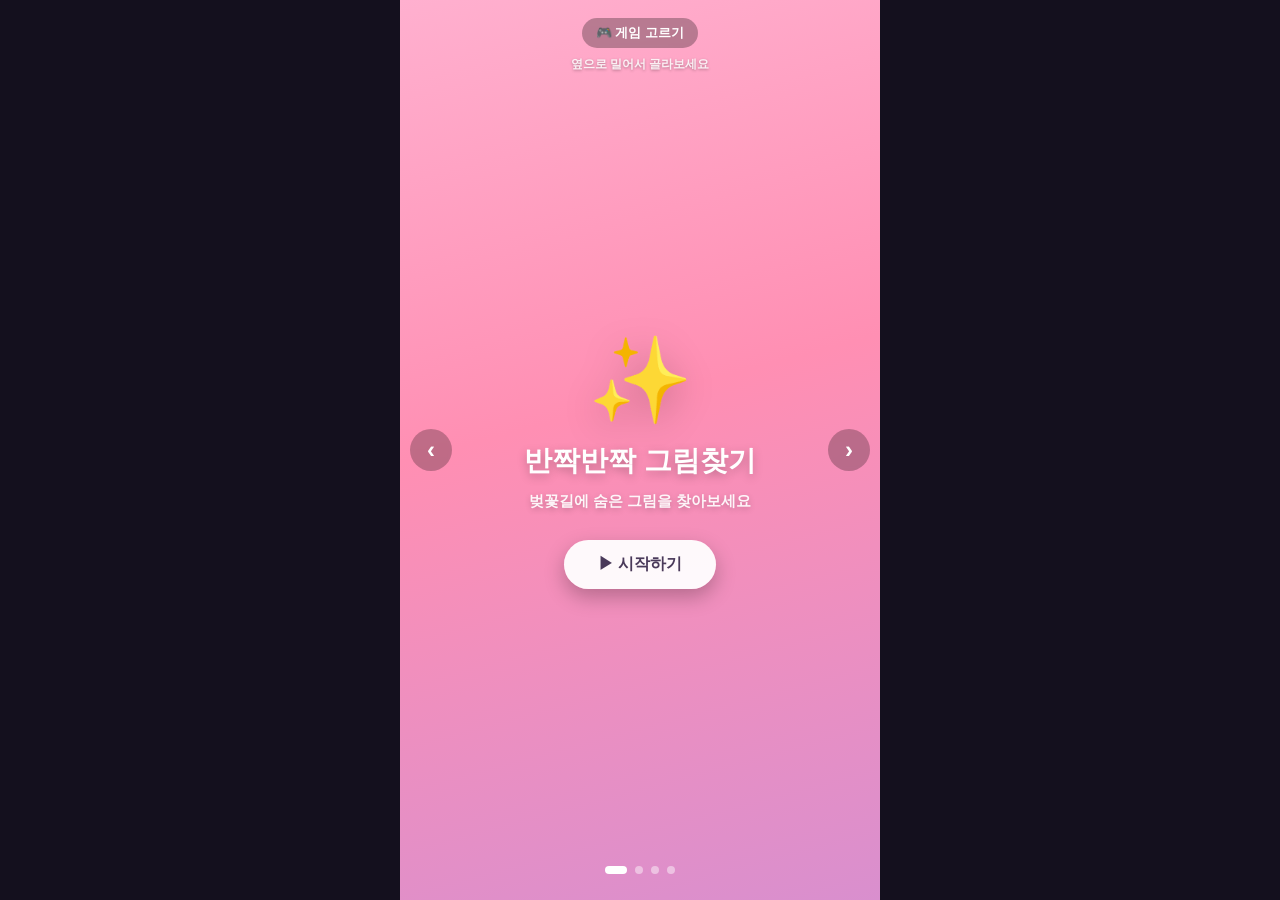
==== commit fd27b957: "게임 모음 홈 화면에 무지개·별·하트 웹 아이콘 적용 For YI를 위한 파비콘(favicon.svg)과 홈 화면 추가 아이콘(apple-touch-icon.png)을 추가하고, " ====
--- a/index.html
+++ b/index.html
@@ -4,7 +4,8 @@
 <meta charset="UTF-8" />
 <meta name="viewport" content="width=device-width, initial-scale=1.0, maximum-scale=1.0, user-scalable=no, viewport-fit=cover" />
 <title>게임 모음</title>
-<link rel="icon" href="data:image/svg+xml,<svg xmlns=%22http://www.w3.org/2000/svg%22 viewBox=%220 0 100 100%22><text y=%22.9em%22 font-size=%2290%22>🎮</text></svg>" />
+<link rel="icon" type="image/svg+xml" href="favicon.svg" />
+<link rel="apple-touch-icon" href="apple-touch-icon.png" />
 <link rel="stylesheet" href="style.css" />
 </head>
 <body>
--- a/style.css
+++ b/style.css
@@ -90,6 +90,10 @@
 
 .slide.theme-blue {
   background: linear-gradient(165deg, #cdeaff 0%, #8fb4ff 45%, #b48fff 100%);
+}
+
+.slide.theme-gold {
+  background: linear-gradient(165deg, #ffe6b3 0%, #ffc16e 45%, #ff8fb3 100%);
 }
 
 .slide-emoji {
